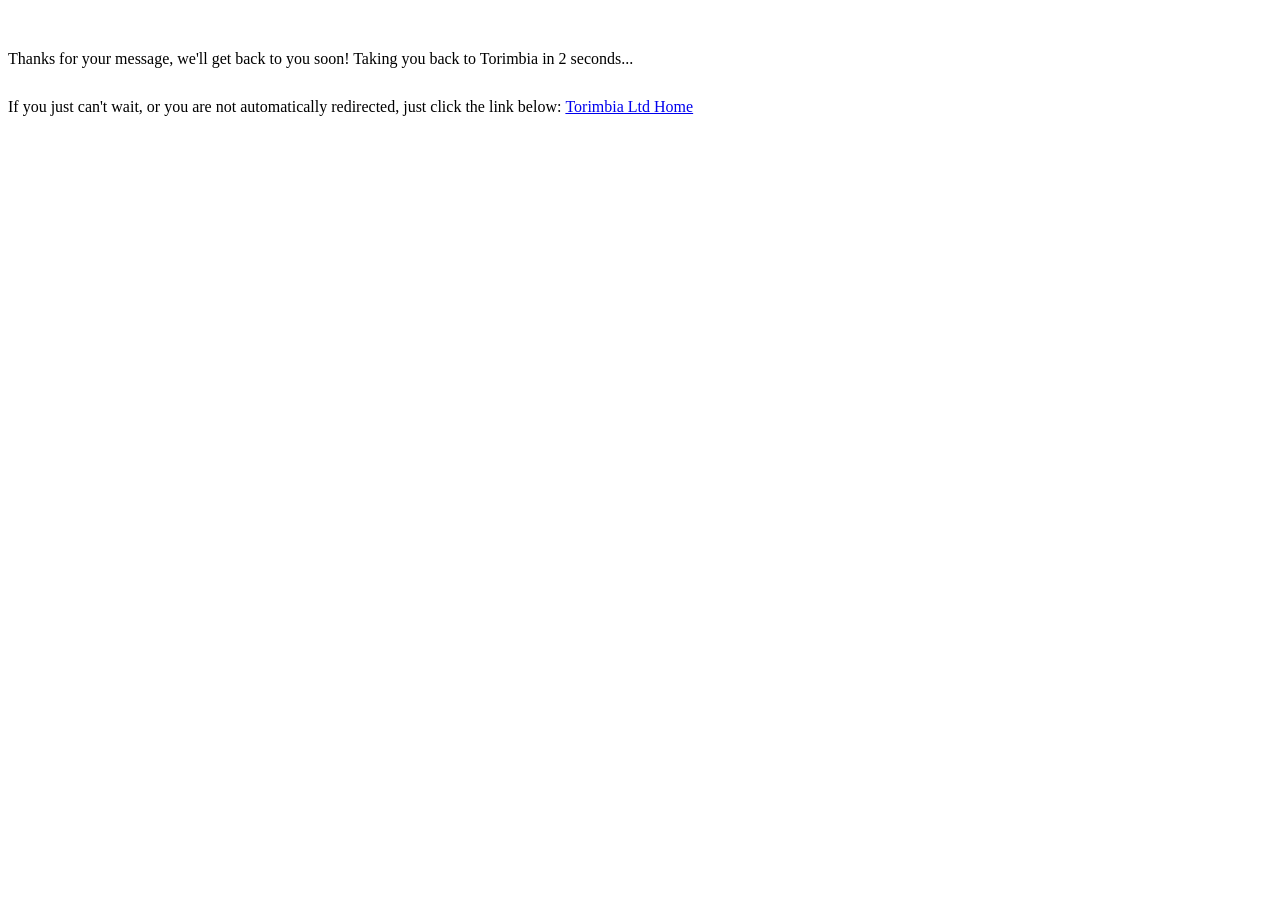
==== thanks.html @ b06f5538 "Add gitignore for unused folders and local files" ====
<!doctype html>
<html lang="en">
  <head>
    <meta charset="utf-8" />
    <meta name="viewport" content="width=device-width, initial-scale=1" />
    <meta http-equiv="refresh" content="3; url=./index.html#intro" />
    <title>Thanks — Torimbia Ltd</title>
    <style type="text/css">
      .myClass {
        font-family: verdana;
        font-size: 16px;
        font-weight: normal;
        color: black;
        line-height: 30px;
      }
    </style>
  </head>
  <body>
    <script type="text/javascript">
      (function () {
        var timeLeft = 3;
        var cinterval;

        var timeDec = function countdownTick() {
          timeLeft--;
          document.getElementById("countdown").innerHTML = timeLeft;
          if (timeLeft === 0) {
            clearInterval(cinterval);
          }
        };

        cinterval = setInterval(timeDec, 1000);
      })();
    </script>

    <br /><br />

    <span class="myClass"
      >Thanks for your message, we'll get back to you soon! Taking you back to
      Torimbia in </span
    ><span id="countdown">3</span>
    <span class="myClass"> seconds...</span>

    <br />
    <br />

    <span class="myClass"
      >If you just can't wait, or you are not automatically redirected, just
      click the link below:</span
    >
    <span class="myClass">
      <a href="./index.html#intro">Torimbia Ltd Home</a>
    </span>
  </body>
</html>
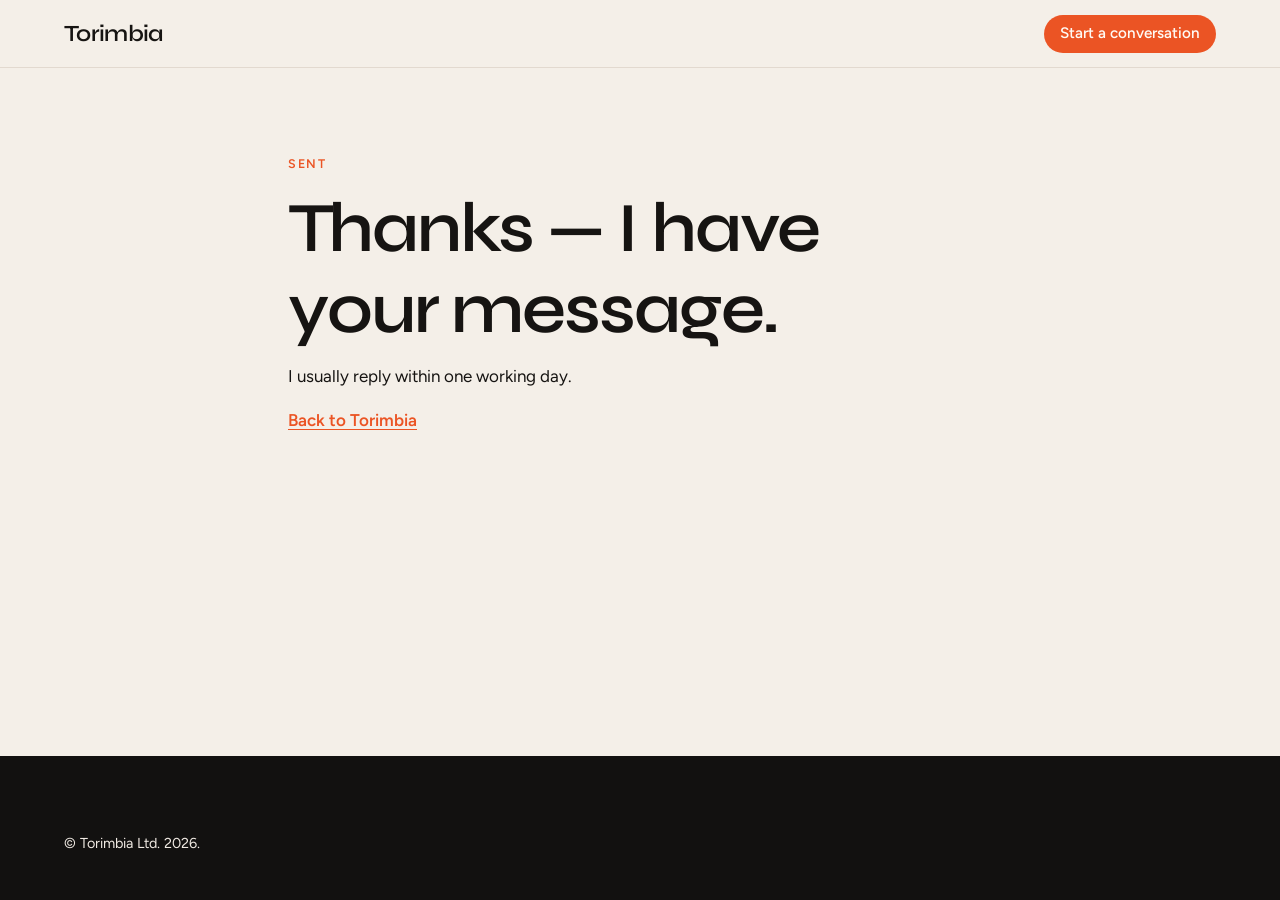
==== commit 08f39ae8: "Redesign site.. wip" ====
--- a/thanks.html
+++ b/thanks.html
@@ -1,55 +1,42 @@
-<!doctype html>
-<html lang="en">
+<!DOCTYPE html>
+<html lang="en-GB">
   <head>
     <meta charset="utf-8" />
     <meta name="viewport" content="width=device-width, initial-scale=1" />
-    <meta http-equiv="refresh" content="3; url=./index.html#intro" />
     <title>Thanks — Torimbia Ltd</title>
-    <style type="text/css">
-      .myClass {
-        font-family: verdana;
-        font-size: 16px;
-        font-weight: normal;
-        color: black;
-        line-height: 30px;
-      }
-    </style>
+    <meta name="robots" content="noindex" />
+    <meta name="theme-color" content="#161412" />
+    <link rel="stylesheet" href="css/site.css" />
+    <link rel="preconnect" href="https://fonts.googleapis.com" />
+    <link rel="preconnect" href="https://fonts.gstatic.com" crossorigin />
+    <link
+      href="https://fonts.googleapis.com/css2?family=Figtree:wght@400;600;700&family=Syne:wght@600;700&display=swap"
+      rel="stylesheet"
+    />
   </head>
-  <body>
-    <script type="text/javascript">
-      (function () {
-        var timeLeft = 3;
-        var cinterval;
-
-        var timeDec = function countdownTick() {
-          timeLeft--;
-          document.getElementById("countdown").innerHTML = timeLeft;
-          if (timeLeft === 0) {
-            clearInterval(cinterval);
-          }
-        };
-
-        cinterval = setInterval(timeDec, 1000);
-      })();
-    </script>
-
-    <br /><br />
-
-    <span class="myClass"
-      >Thanks for your message, we'll get back to you soon! Taking you back to
-      Torimbia in </span
-    ><span id="countdown">3</span>
-    <span class="myClass"> seconds...</span>
-
-    <br />
-    <br />
-
-    <span class="myClass"
-      >If you just can't wait, or you are not automatically redirected, just
-      click the link below:</span
-    >
-    <span class="myClass">
-      <a href="./index.html#intro">Torimbia Ltd Home</a>
-    </span>
+  <body class="simple-page">
+    <header class="site-header is-solid">
+      <div class="wrap header-inner">
+        <a class="wordmark" href="./index.html">Torimbia</a>
+        <nav class="site-nav" aria-label="Primary">
+          <a class="btn btn-small" href="./index.html#contact">Start a conversation</a>
+        </nav>
+      </div>
+    </header>
+    <main class="simple-main">
+      <div class="wrap narrow">
+        <p class="eyebrow">Sent</p>
+        <h1>Thanks — I have your message.</h1>
+        <p>
+          I usually reply within one working day.
+        </p>
+        <p><a href="./index.html">Back to Torimbia</a></p>
+      </div>
+    </main>
+    <footer class="site-footer">
+      <div class="wrap footer-inner">
+        <p class="copyright">&copy; Torimbia Ltd. 2026.</p>
+      </div>
+    </footer>
   </body>
 </html>
--- a/css/site.css
+++ b/css/site.css
@@ -0,0 +1,867 @@
+/**
+ * Torimbia site styles. No framework — layout is Grid/Flex, motion is native CSS.
+ * Accent #eb5424 is kept from the previous site.
+ */
+
+:root {
+  --ink: #161412;
+  --ink-soft: #3d3834;
+  --muted: #6b645e;
+  --paper: #f4efe8;
+  --paper-2: #fffaf4;
+  --line: #e2d9cf;
+  --accent: #eb5424;
+  --accent-hover: #cf471c;
+  --dark: #121110;
+  --hero-ink: #fffaf4;
+  --radius: 1rem;
+  --header-h: 4.25rem;
+  --wide: 72rem;
+  --font-display: "Syne", "Segoe UI", system-ui, sans-serif;
+  --font-body: "Figtree", "Segoe UI", system-ui, sans-serif;
+  --space: clamp(1.25rem, 3vw, 2.25rem);
+  --section: clamp(4.5rem, 10vw, 7.5rem);
+  --shadow-photo: 0 24px 50px color-mix(in srgb, var(--ink) 18%, transparent);
+}
+
+*,
+*::before,
+*::after {
+  box-sizing: border-box;
+}
+
+html {
+  scroll-behavior: smooth;
+  scroll-padding-top: calc(var(--header-h) + 0.75rem);
+}
+
+body {
+  margin: 0;
+  color: var(--ink);
+  background: var(--paper);
+  font-family: var(--font-body);
+  font-size: 1.0625rem;
+  line-height: 1.65;
+  text-rendering: optimizeLegibility;
+  -webkit-font-smoothing: antialiased;
+}
+
+img {
+  max-width: 100%;
+  height: auto;
+  display: block;
+}
+
+h1,
+h2,
+h3 {
+  font-family: var(--font-display);
+  font-weight: 600;
+  line-height: 1.15;
+  letter-spacing: -0.03em;
+  text-wrap: balance;
+  margin: 0 0 0.75rem;
+}
+
+h1 {
+  font-size: clamp(2.4rem, 6vw, 4.4rem);
+}
+
+h2 {
+  font-size: clamp(1.85rem, 3.6vw, 2.85rem);
+}
+
+h3 {
+  font-family: var(--font-body);
+  font-weight: 600;
+  letter-spacing: -0.015em;
+  font-size: 1.15rem;
+  line-height: 1.35;
+}
+
+p {
+  margin: 0 0 1rem;
+  text-wrap: pretty;
+}
+
+p:last-child {
+  margin-bottom: 0;
+}
+
+a {
+  color: var(--accent);
+  text-underline-offset: 0.18em;
+}
+
+a:hover {
+  color: var(--accent-hover);
+}
+
+:focus-visible {
+  outline: 2px solid var(--accent);
+  outline-offset: 3px;
+}
+
+::selection {
+  background: color-mix(in srgb, var(--accent) 28%, white);
+}
+
+.skip-link {
+  position: absolute;
+  left: 1rem;
+  top: -4rem;
+  z-index: 80;
+  background: var(--ink);
+  color: var(--hero-ink);
+  padding: 0.6rem 0.9rem;
+  border-radius: 0.4rem;
+}
+
+.skip-link:focus {
+  top: 1rem;
+  color: var(--hero-ink);
+}
+
+.wrap {
+  width: min(calc(100% - 2 * var(--space)), var(--wide));
+  margin-inline: auto;
+}
+
+.wrap.narrow {
+  width: min(calc(100% - 2 * var(--space)), 44rem);
+}
+
+.eyebrow {
+  display: inline-block;
+  margin: 0 0 0.85rem;
+  color: var(--accent);
+  font-size: 0.78rem;
+  font-weight: 600;
+  letter-spacing: 0.14em;
+  text-transform: uppercase;
+}
+
+.section-lead {
+  max-width: 38rem;
+  color: var(--ink-soft);
+  margin-bottom: 2.75rem;
+}
+
+.section {
+  padding: var(--section) 0;
+}
+
+.section-ink {
+  background: var(--dark);
+  color: var(--hero-ink);
+}
+
+.section-ink .eyebrow {
+  color: color-mix(in srgb, var(--accent) 80%, white);
+}
+
+.section-ink h2,
+.section-ink h3 {
+  color: var(--hero-ink);
+}
+
+.section-ink p,
+.section-ink span {
+  color: color-mix(in srgb, var(--hero-ink) 78%, #b9b2a8);
+}
+
+.section-warm {
+  background: var(--paper-2);
+}
+
+.section-contact {
+  background:
+    linear-gradient(
+      180deg,
+      color-mix(in srgb, var(--ink) 55%, transparent),
+      color-mix(in srgb, var(--ink) 72%, transparent)
+    ),
+    url("../images/contact-bg.jpg") center / cover no-repeat;
+  color: var(--hero-ink);
+}
+
+.section-contact .eyebrow {
+  color: color-mix(in srgb, var(--accent) 75%, white);
+}
+
+.section-contact h2,
+.section-contact a {
+  color: var(--hero-ink);
+}
+
+.section-contact p {
+  color: color-mix(in srgb, var(--hero-ink) 82%, #c9c2b8);
+}
+
+.section-contact a:hover {
+  color: color-mix(in srgb, var(--accent) 40%, white);
+}
+
+.scroll-progress {
+  position: fixed;
+  top: 0;
+  left: 0;
+  z-index: 60;
+  height: 3px;
+  width: 100%;
+  transform: scaleX(0);
+  transform-origin: 0 50%;
+  background: var(--accent);
+  animation: progress-grow linear;
+  animation-timeline: scroll();
+  pointer-events: none;
+}
+
+@keyframes progress-grow {
+  from {
+    transform: scaleX(0);
+  }
+  to {
+    transform: scaleX(1);
+  }
+}
+
+.site-header {
+  position: sticky;
+  top: 0;
+  z-index: 50;
+  height: var(--header-h);
+  color: var(--hero-ink);
+  background: transparent;
+  transition:
+    background 0.25s ease,
+    color 0.25s ease,
+    border-color 0.25s ease,
+    backdrop-filter 0.25s ease;
+}
+
+.site-header.is-solid,
+.site-header.is-open {
+  color: var(--ink);
+  background: color-mix(in srgb, var(--paper) 86%, transparent);
+  backdrop-filter: blur(16px);
+  -webkit-backdrop-filter: blur(16px);
+  border-bottom: 1px solid var(--line);
+}
+
+.header-inner {
+  display: flex;
+  align-items: center;
+  justify-content: space-between;
+  gap: 1rem;
+  height: var(--header-h);
+}
+
+.wordmark {
+  font-family: var(--font-display);
+  font-size: 1.45rem;
+  font-weight: 600;
+  color: inherit;
+  text-decoration: none;
+  letter-spacing: -0.03em;
+}
+
+.wordmark:hover {
+  color: inherit;
+}
+
+.site-nav {
+  display: flex;
+  align-items: center;
+  gap: 1.4rem;
+}
+
+.site-nav a {
+  color: inherit;
+  text-decoration: none;
+  font-weight: 550;
+  font-size: 0.95rem;
+}
+
+.site-nav a:hover {
+  color: var(--accent);
+}
+
+.site-nav .btn {
+  color: var(--hero-ink);
+}
+
+.site-header.is-solid .site-nav .btn,
+.site-header.is-open .site-nav .btn {
+  color: var(--hero-ink);
+}
+
+.nav-toggle {
+  display: none;
+  width: 2.6rem;
+  height: 2.6rem;
+  padding: 0;
+  border: 0;
+  background: transparent;
+  cursor: pointer;
+}
+
+.nav-toggle span {
+  display: block;
+  width: 1.2rem;
+  height: 2px;
+  margin: 5px auto;
+  background: currentColor;
+  transition: transform 0.2s ease;
+}
+
+.nav-toggle[aria-expanded="true"] span:first-child {
+  transform: translateY(3.5px) rotate(45deg);
+}
+
+.nav-toggle[aria-expanded="true"] span:last-child {
+  transform: translateY(-3.5px) rotate(-45deg);
+}
+
+.btn {
+  display: inline-flex;
+  align-items: center;
+  justify-content: center;
+  min-height: 3rem;
+  padding: 0.7rem 1.35rem;
+  border: 0;
+  border-radius: 999px;
+  background: var(--accent);
+  color: var(--hero-ink);
+  font: inherit;
+  font-weight: 600;
+  text-decoration: none;
+  cursor: pointer;
+  transition:
+    background 0.2s ease,
+    color 0.2s ease,
+    transform 0.2s ease;
+}
+
+.btn:hover {
+  background: var(--accent-hover);
+  color: var(--hero-ink);
+}
+
+.btn:active {
+  transform: translateY(1px);
+}
+
+.btn-small {
+  min-height: 2.4rem;
+  padding: 0.4rem 1rem;
+  font-size: 0.9rem;
+}
+
+.btn-ghost {
+  background: transparent;
+  color: var(--hero-ink);
+  box-shadow: inset 0 0 0 1.5px color-mix(in srgb, var(--hero-ink) 70%, transparent);
+}
+
+.btn-ghost:hover {
+  background: color-mix(in srgb, var(--hero-ink) 12%, transparent);
+  color: var(--hero-ink);
+}
+
+.hero {
+  position: relative;
+  isolation: isolate;
+  min-height: 100svh;
+  display: grid;
+  align-items: end;
+  color: var(--hero-ink);
+  overflow: clip;
+}
+
+.hero-photo {
+  position: absolute;
+  inset: 0;
+  width: 100%;
+  height: 100%;
+  object-fit: cover;
+  object-position: 35% 50%;
+  z-index: -2;
+  animation: hero-drift 28s ease-in-out alternate both;
+}
+
+.hero-scrim {
+  position: absolute;
+  inset: 0;
+  z-index: -1;
+  background:
+    linear-gradient(
+      180deg,
+      color-mix(in srgb, var(--dark) 58%, transparent) 0%,
+      color-mix(in srgb, var(--dark) 18%, transparent) 32%,
+      color-mix(in srgb, var(--dark) 76%, transparent) 100%
+    );
+}
+
+.hero-copy.wrap {
+  padding: calc(var(--header-h) + 4rem) 0 4.5rem;
+  width: min(calc(100% - 2 * var(--space)), 42rem);
+  margin-left: auto;
+  margin-right: max(var(--space), calc((100% - var(--wide)) / 2));
+}
+
+.hero .eyebrow {
+  color: color-mix(in srgb, var(--accent) 55%, white);
+}
+
+.hero .lead {
+  font-size: 1.125rem;
+  max-width: 38rem;
+  color: color-mix(in srgb, var(--hero-ink) 88%, #cfc6bb);
+}
+
+.hero-actions {
+  display: flex;
+  flex-wrap: wrap;
+  gap: 0.75rem;
+  margin-top: 1.75rem;
+}
+
+@keyframes hero-drift {
+  from {
+    transform: scale(1);
+  }
+  to {
+    transform: scale(1.06) translate3d(-1.2%, 0, 0);
+  }
+}
+
+.card-grid {
+  display: grid;
+  gap: 1.25rem;
+  margin-top: 2.25rem;
+}
+
+.card-grid.two {
+  grid-template-columns: repeat(2, minmax(0, 1fr));
+}
+
+.card-grid.three {
+  grid-template-columns: repeat(3, minmax(0, 1fr));
+}
+
+.plain-card,
+.service,
+.quote {
+  background: var(--paper-2);
+  border: 1px solid var(--line);
+  border-radius: var(--radius);
+  padding: 1.4rem 1.35rem 1.5rem;
+}
+
+.section-ink .quote {
+  background: color-mix(in srgb, white 6%, transparent);
+  border-color: color-mix(in srgb, white 12%, transparent);
+}
+
+.service {
+  background: color-mix(in srgb, white 7%, transparent);
+  border-color: color-mix(in srgb, white 12%, transparent);
+}
+
+.service-icon {
+  width: 2.5rem;
+  height: 2.5rem;
+  margin-bottom: 1rem;
+  color: var(--accent);
+}
+
+.service-icon svg {
+  width: 100%;
+  height: 100%;
+}
+
+.steps {
+  list-style: none;
+  margin: 2.5rem 0 0;
+  padding: 0;
+  display: grid;
+  grid-template-columns: repeat(4, minmax(0, 1fr));
+  gap: 1.5rem;
+  counter-reset: step;
+}
+
+.steps li {
+  counter-increment: step;
+}
+
+.steps li::before {
+  content: counter(step, decimal-leading-zero);
+  display: block;
+  margin-bottom: 0.7rem;
+  color: var(--accent);
+  font-family: var(--font-display);
+  font-size: 1.4rem;
+  font-weight: 600;
+}
+
+.case {
+  display: grid;
+  grid-template-columns: 1.15fr 0.85fr;
+  gap: clamp(1.25rem, 4vw, 3rem);
+  align-items: center;
+  margin-top: 3rem;
+}
+
+.case-flip {
+  grid-template-columns: 0.85fr 1.15fr;
+}
+
+.case-flip .case-frame {
+  order: 2;
+}
+
+.case-frame {
+  margin: 0;
+  border-radius: 1.1rem;
+  overflow: clip;
+  background: var(--ink);
+  box-shadow: var(--shadow-photo);
+}
+
+.case-frame img {
+  width: 100%;
+  aspect-ratio: 16 / 10;
+  object-fit: cover;
+  object-position: top center;
+  opacity: 0.92;
+  transform: scale(1.01);
+  transition:
+    transform 0.45s ease,
+    opacity 0.45s ease;
+}
+
+.case:hover .case-frame img,
+.case:focus-within .case-frame img {
+  transform: scale(1.035);
+  opacity: 1;
+}
+
+.about-grid {
+  display: grid;
+  grid-template-columns: minmax(0, 0.82fr) minmax(0, 1.18fr);
+  gap: clamp(1.5rem, 5vw, 4rem);
+  align-items: center;
+}
+
+.about-portrait {
+  margin: 0;
+  border-radius: 1.25rem;
+  overflow: clip;
+  background: #1f7a63;
+}
+
+.about-portrait img {
+  width: 100%;
+  object-fit: cover;
+  object-position: center 12%;
+}
+
+.quote {
+  margin: 0;
+  display: flex;
+  flex-direction: column;
+  justify-content: space-between;
+  gap: 1.25rem;
+}
+
+.quote p {
+  font-family: var(--font-body);
+  font-size: 1.12rem;
+  line-height: 1.45;
+  font-style: italic;
+}
+
+.quote footer {
+  display: flex;
+  flex-direction: column;
+  gap: 0.15rem;
+}
+
+.quote cite {
+  font-style: normal;
+  font-weight: 600;
+  font-size: 0.95rem;
+}
+
+.quote footer span {
+  font-size: 0.88rem;
+}
+
+.faq details {
+  border-top: 1px solid var(--line);
+  padding: 0.2rem 0;
+}
+
+.faq details:last-child {
+  border-bottom: 1px solid var(--line);
+}
+
+.faq summary {
+  cursor: pointer;
+  list-style: none;
+  padding: 1rem 1.6rem 1rem 0;
+  font-weight: 600;
+  position: relative;
+}
+
+.faq summary::-webkit-details-marker {
+  display: none;
+}
+
+.faq summary::after {
+  content: "";
+  position: absolute;
+  right: 0;
+  top: 1.35rem;
+  width: 0.55rem;
+  height: 0.55rem;
+  border-right: 2px solid var(--ink);
+  border-bottom: 2px solid var(--ink);
+  transform: rotate(45deg);
+  transition: transform 0.2s ease;
+}
+
+.faq details[open] summary::after {
+  top: 1.5rem;
+  transform: rotate(225deg);
+}
+
+.faq details p {
+  padding-bottom: 1rem;
+  color: var(--ink-soft);
+}
+
+.contact-grid {
+  display: grid;
+  grid-template-columns: minmax(0, 0.9fr) minmax(0, 1.1fr);
+  gap: clamp(1.5rem, 5vw, 4rem);
+  align-items: start;
+}
+
+.contact-form {
+  background: color-mix(in srgb, var(--paper-2) 94%, white);
+  color: var(--ink);
+  border-radius: 1.2rem;
+  padding: 1.5rem;
+}
+
+.contact-form .btn {
+  width: 100%;
+}
+
+#teabreak {
+  position: absolute;
+  left: -9999px;
+  height: 0;
+  width: 0;
+  opacity: 0;
+  pointer-events: none;
+}
+
+.field {
+  display: flex;
+  flex-direction: column;
+  gap: 0.4rem;
+  margin-bottom: 1rem;
+}
+
+.field label {
+  font-weight: 600;
+  font-size: 0.92rem;
+}
+
+.optional {
+  font-weight: 500;
+  color: var(--muted);
+}
+
+.field input,
+.field select,
+.field textarea {
+  width: 100%;
+  border: 1px solid var(--line);
+  border-radius: 0.7rem;
+  background: var(--paper-2);
+  color: var(--ink);
+  font: inherit;
+  padding: 0.75rem 0.85rem;
+}
+
+.field textarea {
+  resize: vertical;
+  min-height: 8rem;
+}
+
+.field input:focus,
+.field select:focus,
+.field textarea:focus {
+  outline: 2px solid color-mix(in srgb, var(--accent) 55%, white);
+  border-color: var(--accent);
+}
+
+.form-note {
+  margin-top: 0.85rem;
+  font-size: 0.88rem;
+  color: var(--muted);
+  text-align: center;
+}
+
+.form-note a {
+  color: var(--accent);
+}
+
+.site-footer {
+  background: var(--dark);
+  color: color-mix(in srgb, var(--hero-ink) 78%, #b9b2a8);
+  padding: 3.5rem 0 2.75rem;
+}
+
+.footer-inner .wordmark {
+  color: var(--hero-ink);
+  margin-bottom: 0.4rem;
+}
+
+.copyright {
+  margin-top: 1.25rem;
+  font-size: 0.9rem;
+}
+
+.copyright a {
+  color: color-mix(in srgb, var(--hero-ink) 80%, #c9c2b8);
+}
+
+.simple-page {
+  min-height: 100svh;
+  display: grid;
+  grid-template-rows: auto 1fr auto;
+}
+
+.simple-main {
+  padding: 5rem 0 4rem;
+}
+
+.simple-main a {
+  font-weight: 600;
+}
+
+@media (max-width: 960px) {
+  .card-grid.three,
+  .steps,
+  .about-grid,
+  .contact-grid {
+    grid-template-columns: 1fr;
+  }
+
+  .case,
+  .case-flip {
+    grid-template-columns: 1fr;
+  }
+
+  .case-flip .case-frame {
+    order: 0;
+  }
+
+  .about-portrait {
+    max-width: 22rem;
+  }
+}
+
+.simple-page .site-nav {
+  display: flex;
+}
+
+@media (max-width: 760px) {
+  .nav-toggle {
+    display: block;
+    color: inherit;
+  }
+
+  .simple-page .nav-toggle {
+    display: none;
+  }
+
+  .simple-page .site-nav {
+    position: static;
+    display: flex;
+    flex-direction: row;
+    align-items: center;
+    gap: 1rem;
+    padding: 0;
+    background: transparent;
+    border: 0;
+    color: inherit;
+  }
+
+  .simple-page .site-nav a {
+    padding: 0;
+  }
+
+  .simple-page .site-nav .btn {
+    width: auto;
+    margin: 0;
+  }
+
+  .site-nav {
+    display: none;
+    position: absolute;
+    top: var(--header-h);
+    left: 0;
+    right: 0;
+    flex-direction: column;
+    align-items: stretch;
+    gap: 0;
+    padding: 0.5rem 0 1.25rem;
+    background: var(--paper);
+    color: var(--ink);
+    border-bottom: 1px solid var(--line);
+  }
+
+  .site-header.is-open .site-nav {
+    display: flex;
+  }
+
+  .site-nav a {
+    padding: 0.75rem var(--space);
+  }
+
+  .site-nav .btn {
+    margin: 0.5rem var(--space) 0;
+    width: calc(100% - 2 * var(--space));
+  }
+
+  .card-grid.two {
+    grid-template-columns: 1fr;
+  }
+
+  .hero-copy {
+    padding-bottom: 3rem;
+  }
+}
+
+@media (prefers-reduced-motion: reduce) {
+  html {
+    scroll-behavior: auto;
+  }
+
+  .scroll-progress,
+  .hero-photo,
+  .case-frame img {
+    animation: none;
+    transition: none;
+  }
+
+  .hero-photo {
+    transform: none;
+  }
+}
